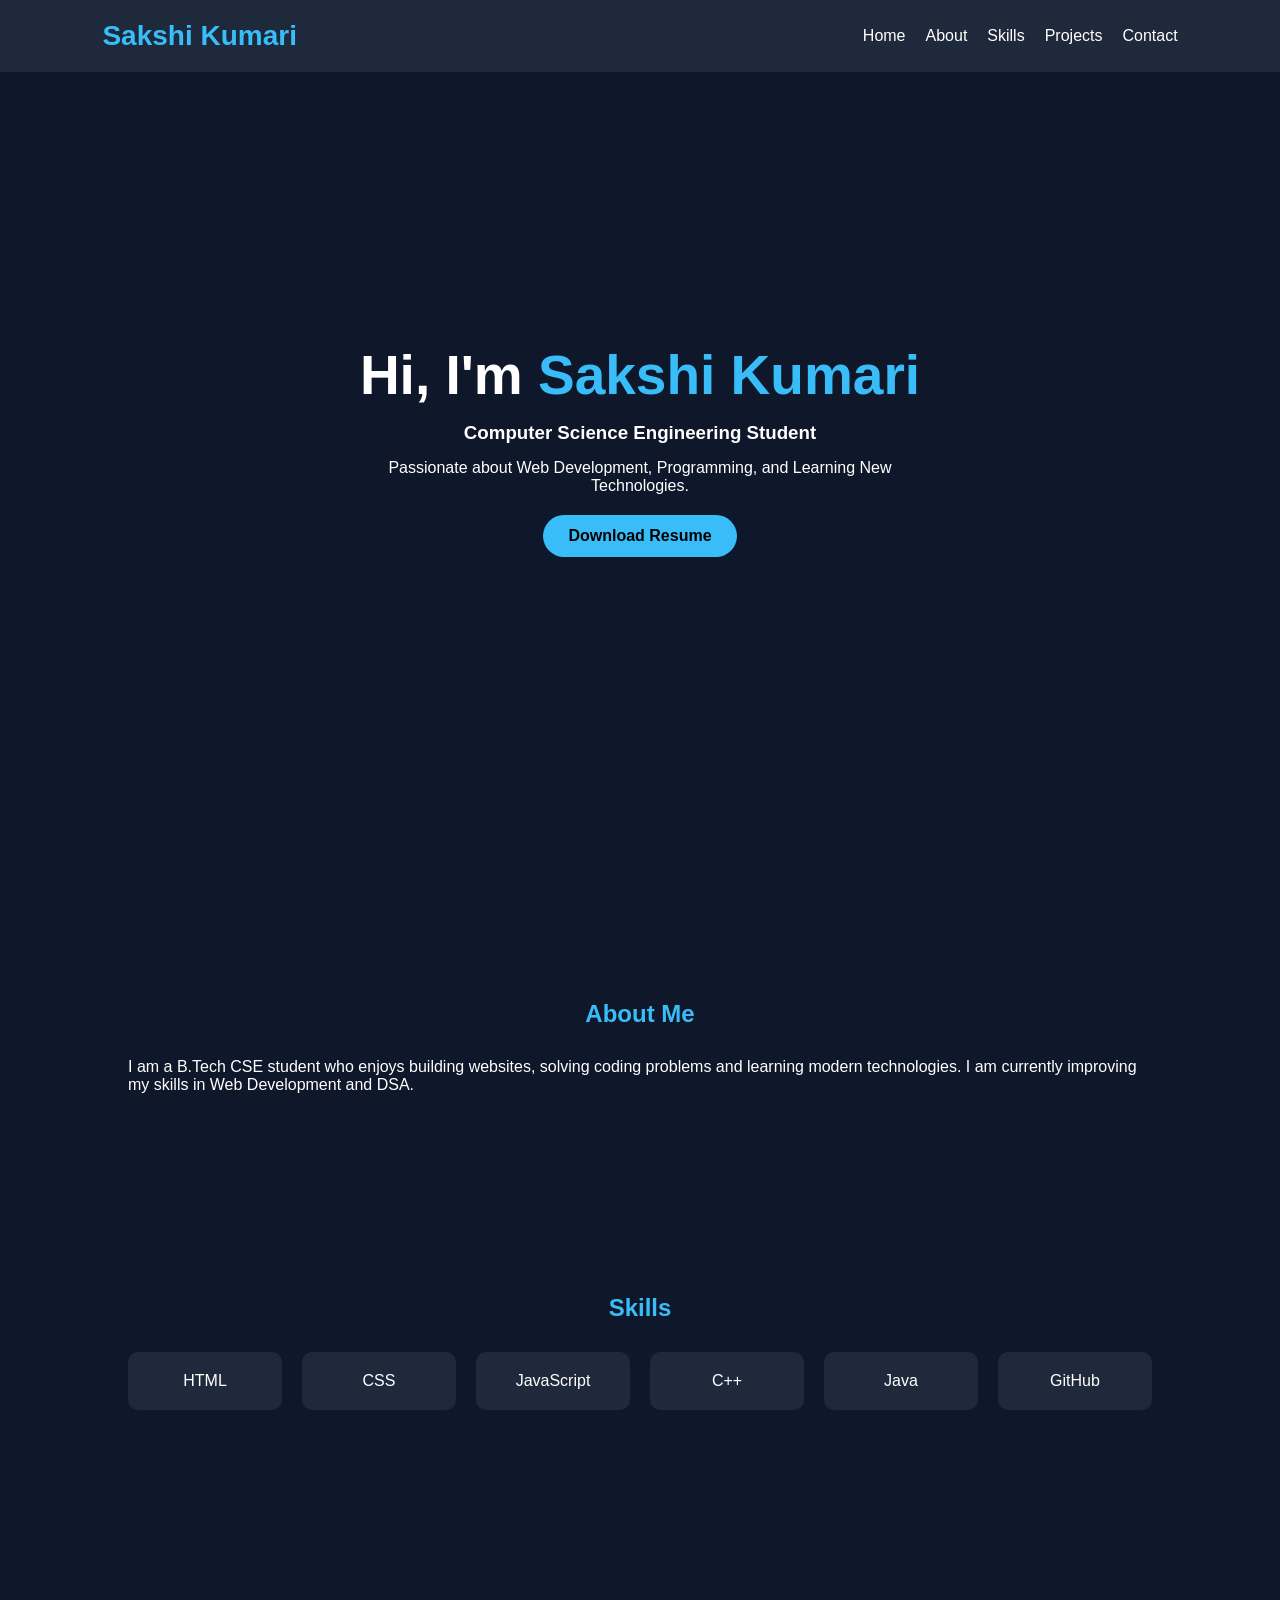
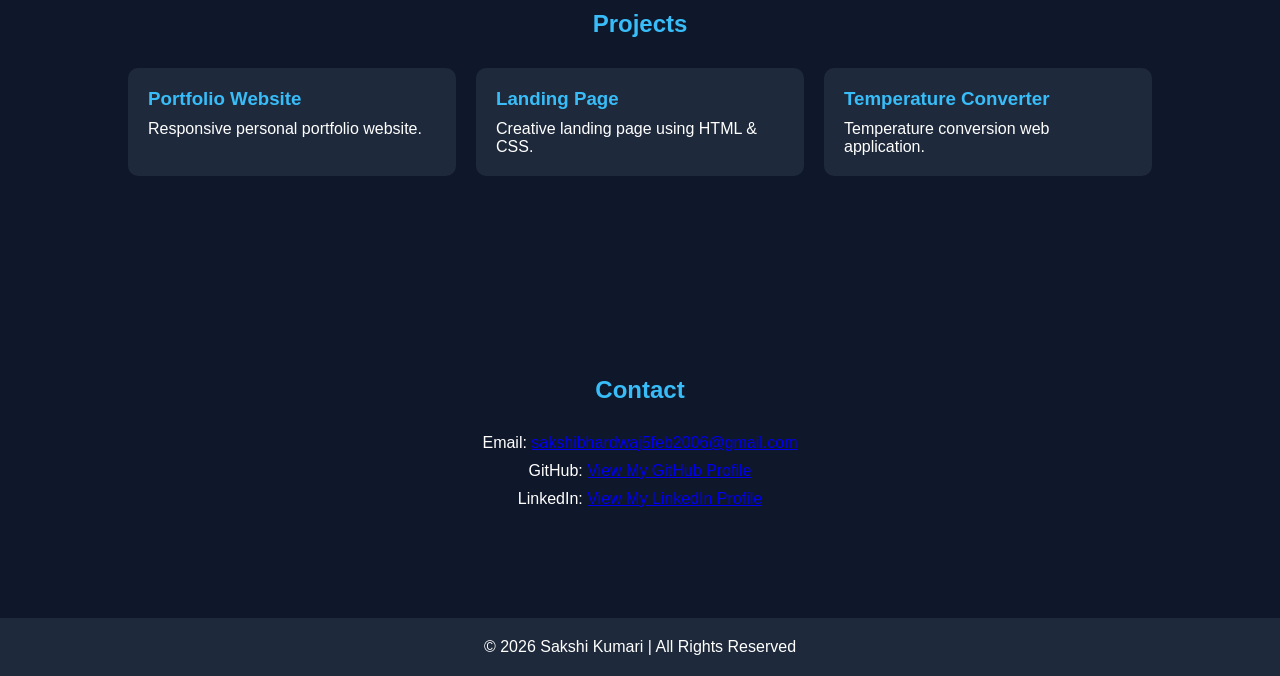
==== index.html @ 4016b233 "Add files via upload" ====
<!DOCTYPE html>
<html lang="en">
<head>
    <meta charset="UTF-8">
    <meta name="viewport" content="width=device-width, initial-scale=1.0">
    <title>Sakshi Kumari Portfolio</title>
    <link rel="stylesheet" href="style.css">
</head>
<body>

    <!-- Navbar -->
    <nav>
        <div class="logo">Sakshi Kumari</div>
        <ul>
            <li><a href="#home">Home</a></li>
            <li><a href="#about">About</a></li>
            <li><a href="#skills">Skills</a></li>
            <li><a href="#projects">Projects</a></li>
            <li><a href="#contact">Contact</a></li>
        </ul>
    </nav>

    <!-- Hero -->
    <section id="home" class="hero">
        <div class="hero-text">
            <h1>Hi, I'm <span>Sakshi Kumari</span></h1>
            <h3>Computer Science Engineering Student</h3>
            <p>
                Passionate about Web Development, Programming,
                and Learning New Technologies.
            </p>

            <a href="resume.pdf" class="btn">Download Resume</a>
        </div>
    </section>

    <!-- About -->
    <section id="about">
        <h2>About Me</h2>

        <p>
            I am a B.Tech CSE student who enjoys building websites,
            solving coding problems and learning modern technologies.
            I am currently improving my skills in Web Development and DSA.
        </p>
    </section>

    <!-- Skills -->
    <section id="skills">
        <h2>Skills</h2>

        <div class="skills-container">

            <div class="card">HTML</div>
            <div class="card">CSS</div>
            <div class="card">JavaScript</div>
            <div class="card">C++</div>
            <div class="card">Java</div>
            <div class="card">GitHub</div>

        </div>
    </section>

    <!-- Projects -->
    <section id="projects">
        <h2>Projects</h2>

        <div class="projects-container">

            <div class="project-card">
                <h3>Portfolio Website</h3>
                <p>Responsive personal portfolio website.</p>
            </div>

            <div class="project-card">
                <h3>Landing Page</h3>
                <p>Creative landing page using HTML & CSS.</p>
            </div>

            <div class="project-card">
                <h3>Temperature Converter</h3>
                <p>Temperature conversion web application.</p>
            </div>

        </div>
    </section>

    <!-- Contact -->
    <section id="contact">
        <h2>Contact</h2>

        <p>
         Email:
        <a href="mailto:sakshibhardwaj5feb2006@gmail.com"> sakshibhardwaj5feb2006@gmail.com</a>
        </p>
        <p>
         GitHub:
        <a href="https://github.com/sakshibhardwaj5feb2006-droid" target="_blank"> View My GitHub Profile</a>
        </p>
        <p>
         LinkedIn:
        <a href="https://www.linkedin.com/in/your-linkedin-id/" target="_blank"> View My LinkedIn Profile</a>
        </p>
    </section>

    <!-- Footer -->
    <footer>
        <p>© 2026 Sakshi Kumari | All Rights Reserved</p>
    </footer>
<script src="script.js"></script>
</body>
</html>
---- style.css ----
*{
    margin:0;
    padding:0;
    box-sizing:border-box;
    font-family:Arial, sans-serif;
    scroll-behavior:smooth;
}

body{
    background:#0f172a;
    color:white;
}

/* Navbar */

nav{
    position:fixed;
    width:100%;
    top:0;
    display:flex;
    justify-content:space-between;
    align-items:center;
    padding:20px 8%;
    background:#1e293b;
}

.logo{
    color:#38bdf8;
    font-size:28px;
    font-weight:bold;
}

nav ul{
    display:flex;
    list-style:none;
}

nav ul li{
    margin-left:20px;
}

nav ul li a{
    text-decoration:none;
    color:white;
}

nav ul li a:hover{
    color:#38bdf8;
}

/* Hero */

.hero{
    height:100vh;
    display:flex;
    justify-content:center;
    align-items:center;
    text-align:center;
    padding:0 20px;
}

.hero h1{
    font-size:55px;
}

.hero span{
    color:#38bdf8;
}

.hero h3{
    margin:15px 0;
}

.hero p{
    max-width:600px;
    margin:auto;
}

.btn{
    display:inline-block;
    margin-top:20px;
    padding:12px 25px;
    background:#38bdf8;
    color:black;
    text-decoration:none;
    border-radius:30px;
    font-weight:bold;
}

/* Sections */

section{
    padding:100px 10%;
}

h2{
    text-align:center;
    color:#38bdf8;
    margin-bottom:30px;
}

/* Skills */

.skills-container{
    display:grid;
    grid-template-columns:repeat(auto-fit,minmax(150px,1fr));
    gap:20px;
}

.card{
    background:#1e293b;
    padding:20px;
    border-radius:10px;
    text-align:center;
    transition:0.3s;
}

.card:hover{
    transform:translateY(-5px);
}

/* Projects */

.projects-container{
    display:grid;
    grid-template-columns:repeat(auto-fit,minmax(250px,1fr));
    gap:20px;
}

.project-card{
    background:#1e293b;
    padding:20px;
    border-radius:10px;
}

.project-card h3{
    color:#38bdf8;
    margin-bottom:10px;
}

/* Contact */

#contact{
    text-align:center;
}

#contact p{
    margin:10px 0;
}

/* Footer */

footer{
    text-align:center;
    padding:20px;
    background:#1e293b;
}

/* Mobile */

@media(max-width:768px){

    nav{
        flex-direction:column;
    }

    nav ul{
        margin-top:10px;
    }

    .hero h1{
        font-size:35px;
    }

}
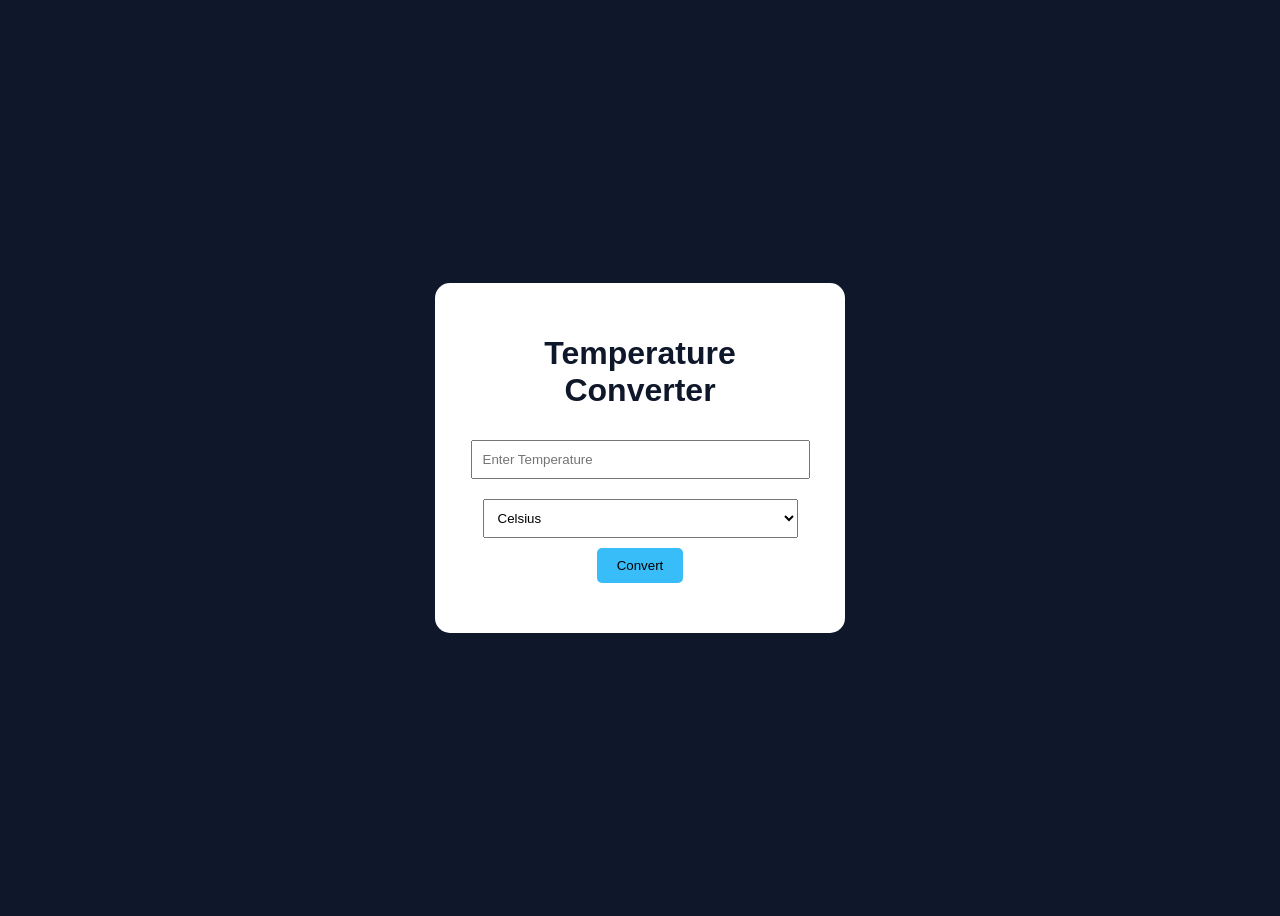
==== commit f250c7e5: "Add files via upload" ====
--- a/index.html
+++ b/index.html
@@ -1,112 +1,27 @@
 <!DOCTYPE html>
-<html lang="en">
+<html>
 <head>
-    <meta charset="UTF-8">
-    <meta name="viewport" content="width=device-width, initial-scale=1.0">
-    <title>Sakshi Kumari Portfolio</title>
+    <title>Temperature Converter</title>
     <link rel="stylesheet" href="style.css">
 </head>
 <body>
 
-    <!-- Navbar -->
-    <nav>
-        <div class="logo">Sakshi Kumari</div>
-        <ul>
-            <li><a href="#home">Home</a></li>
-            <li><a href="#about">About</a></li>
-            <li><a href="#skills">Skills</a></li>
-            <li><a href="#projects">Projects</a></li>
-            <li><a href="#contact">Contact</a></li>
-        </ul>
-    </nav>
+<div class="container">
+    <h1>Temperature Converter</h1>
 
-    <!-- Hero -->
-    <section id="home" class="hero">
-        <div class="hero-text">
-            <h1>Hi, I'm <span>Sakshi Kumari</span></h1>
-            <h3>Computer Science Engineering Student</h3>
-            <p>
-                Passionate about Web Development, Programming,
-                and Learning New Technologies.
-            </p>
+    <input type="number" id="temp" placeholder="Enter Temperature">
 
-            <a href="resume.pdf" class="btn">Download Resume</a>
-        </div>
-    </section>
+    <select id="unit">
+        <option value="celsius">Celsius</option>
+        <option value="fahrenheit">Fahrenheit</option>
+        <option value="kelvin">Kelvin</option>
+    </select>
 
-    <!-- About -->
-    <section id="about">
-        <h2>About Me</h2>
+    <button onclick="convertTemp()">Convert</button>
 
-        <p>
-            I am a B.Tech CSE student who enjoys building websites,
-            solving coding problems and learning modern technologies.
-            I am currently improving my skills in Web Development and DSA.
-        </p>
-    </section>
+    <h2 id="result"></h2>
+</div>
 
-    <!-- Skills -->
-    <section id="skills">
-        <h2>Skills</h2>
-
-        <div class="skills-container">
-
-            <div class="card">HTML</div>
-            <div class="card">CSS</div>
-            <div class="card">JavaScript</div>
-            <div class="card">C++</div>
-            <div class="card">Java</div>
-            <div class="card">GitHub</div>
-
-        </div>
-    </section>
-
-    <!-- Projects -->
-    <section id="projects">
-        <h2>Projects</h2>
-
-        <div class="projects-container">
-
-            <div class="project-card">
-                <h3>Portfolio Website</h3>
-                <p>Responsive personal portfolio website.</p>
-            </div>
-
-            <div class="project-card">
-                <h3>Landing Page</h3>
-                <p>Creative landing page using HTML & CSS.</p>
-            </div>
-
-            <div class="project-card">
-                <h3>Temperature Converter</h3>
-                <p>Temperature conversion web application.</p>
-            </div>
-
-        </div>
-    </section>
-
-    <!-- Contact -->
-    <section id="contact">
-        <h2>Contact</h2>
-
-        <p>
-         Email:
-        <a href="mailto:sakshibhardwaj5feb2006@gmail.com"> sakshibhardwaj5feb2006@gmail.com</a>
-        </p>
-        <p>
-         GitHub:
-        <a href="https://github.com/sakshibhardwaj5feb2006-droid" target="_blank"> View My GitHub Profile</a>
-        </p>
-        <p>
-         LinkedIn:
-        <a href="https://www.linkedin.com/in/your-linkedin-id/" target="_blank"> View My LinkedIn Profile</a>
-        </p>
-    </section>
-
-    <!-- Footer -->
-    <footer>
-        <p>© 2026 Sakshi Kumari | All Rights Reserved</p>
-    </footer>
 <script src="script.js"></script>
 </body>
 </html>
--- a/style.css
+++ b/style.css
@@ -1,175 +1,38 @@
-*{
-    margin:0;
-    padding:0;
-    box-sizing:border-box;
-    font-family:Arial, sans-serif;
-    scroll-behavior:smooth;
-}
-
 body{
+    font-family: Arial, sans-serif;
     background:#0f172a;
-    color:white;
-}
-
-/* Navbar */
-
-nav{
-    position:fixed;
-    width:100%;
-    top:0;
-    display:flex;
-    justify-content:space-between;
-    align-items:center;
-    padding:20px 8%;
-    background:#1e293b;
-}
-
-.logo{
-    color:#38bdf8;
-    font-size:28px;
-    font-weight:bold;
-}
-
-nav ul{
-    display:flex;
-    list-style:none;
-}
-
-nav ul li{
-    margin-left:20px;
-}
-
-nav ul li a{
-    text-decoration:none;
-    color:white;
-}
-
-nav ul li a:hover{
-    color:#38bdf8;
-}
-
-/* Hero */
-
-.hero{
-    height:100vh;
     display:flex;
     justify-content:center;
     align-items:center;
-    text-align:center;
-    padding:0 20px;
+    height:100vh;
 }
 
-.hero h1{
-    font-size:55px;
+.container{
+    background:white;
+    padding:30px;
+    border-radius:15px;
+    text-align:center;
+    width:350px;
 }
 
-.hero span{
-    color:#38bdf8;
+h1{
+    color:#0f172a;
 }
 
-.hero h3{
-    margin:15px 0;
-}
-
-.hero p{
-    max-width:600px;
-    margin:auto;
-}
-
-.btn{
-    display:inline-block;
-    margin-top:20px;
-    padding:12px 25px;
-    background:#38bdf8;
-    color:black;
-    text-decoration:none;
-    border-radius:30px;
-    font-weight:bold;
-}
-
-/* Sections */
-
-section{
-    padding:100px 10%;
-}
-
-h2{
-    text-align:center;
-    color:#38bdf8;
-    margin-bottom:30px;
-}
-
-/* Skills */
-
-.skills-container{
-    display:grid;
-    grid-template-columns:repeat(auto-fit,minmax(150px,1fr));
-    gap:20px;
-}
-
-.card{
-    background:#1e293b;
-    padding:20px;
-    border-radius:10px;
-    text-align:center;
-    transition:0.3s;
-}
-
-.card:hover{
-    transform:translateY(-5px);
-}
-
-/* Projects */
-
-.projects-container{
-    display:grid;
-    grid-template-columns:repeat(auto-fit,minmax(250px,1fr));
-    gap:20px;
-}
-
-.project-card{
-    background:#1e293b;
-    padding:20px;
-    border-radius:10px;
-}
-
-.project-card h3{
-    color:#38bdf8;
-    margin-bottom:10px;
-}
-
-/* Contact */
-
-#contact{
-    text-align:center;
-}
-
-#contact p{
+input,select{
+    width:90%;
+    padding:10px;
     margin:10px 0;
 }
 
-/* Footer */
-
-footer{
-    text-align:center;
-    padding:20px;
-    background:#1e293b;
+button{
+    padding:10px 20px;
+    background:#38bdf8;
+    border:none;
+    cursor:pointer;
+    border-radius:5px;
 }
 
-/* Mobile */
-
-@media(max-width:768px){
-
-    nav{
-        flex-direction:column;
-    }
-
-    nav ul{
-        margin-top:10px;
-    }
-
-    .hero h1{
-        font-size:35px;
-    }
-
+#result{
+    margin-top:20px;
 }
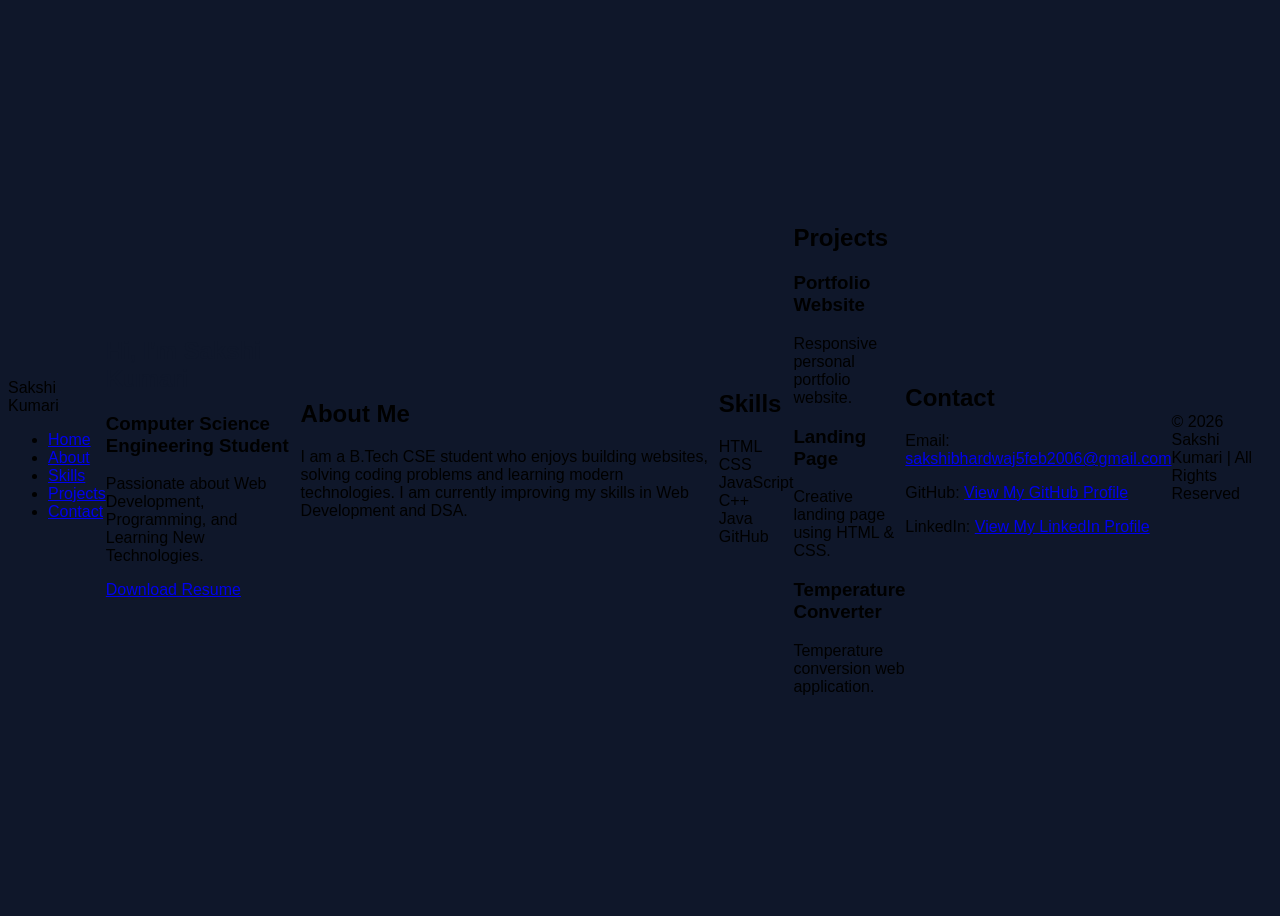
==== commit bcb44d17: "Replace temperature converter with portfolio layout" ====
--- a/index.html
+++ b/index.html
@@ -1,27 +1,112 @@
 <!DOCTYPE html>
-<html>
+<html lang="en">
 <head>
-    <title>Temperature Converter</title>
+    <meta charset="UTF-8">
+    <meta name="viewport" content="width=device-width, initial-scale=1.0">
+    <title>Sakshi Kumari Portfolio</title>
     <link rel="stylesheet" href="style.css">
 </head>
 <body>
 
-<div class="container">
-    <h1>Temperature Converter</h1>
+    <!-- Navbar -->
+    <nav>
+        <div class="logo">Sakshi Kumari</div>
+        <ul>
+            <li><a href="#home">Home</a></li>
+            <li><a href="#about">About</a></li>
+            <li><a href="#skills">Skills</a></li>
+            <li><a href="#projects">Projects</a></li>
+            <li><a href="#contact">Contact</a></li>
+        </ul>
+    </nav>
 
-    <input type="number" id="temp" placeholder="Enter Temperature">
+    <!-- Hero -->
+    <section id="home" class="hero">
+        <div class="hero-text">
+            <h1>Hi, I'm <span>Sakshi Kumari</span></h1>
+            <h3>Computer Science Engineering Student</h3>
+            <p>
+                Passionate about Web Development, Programming,
+                and Learning New Technologies.
+            </p>
 
-    <select id="unit">
-        <option value="celsius">Celsius</option>
-        <option value="fahrenheit">Fahrenheit</option>
-        <option value="kelvin">Kelvin</option>
-    </select>
+            <a href="resume.pdf" class="btn">Download Resume</a>
+        </div>
+    </section>
 
-    <button onclick="convertTemp()">Convert</button>
+    <!-- About -->
+    <section id="about">
+        <h2>About Me</h2>
 
-    <h2 id="result"></h2>
-</div>
+        <p>
+            I am a B.Tech CSE student who enjoys building websites,
+            solving coding problems and learning modern technologies.
+            I am currently improving my skills in Web Development and DSA.
+        </p>
+    </section>
 
+    <!-- Skills -->
+    <section id="skills">
+        <h2>Skills</h2>
+
+        <div class="skills-container">
+
+            <div class="card">HTML</div>
+            <div class="card">CSS</div>
+            <div class="card">JavaScript</div>
+            <div class="card">C++</div>
+            <div class="card">Java</div>
+            <div class="card">GitHub</div>
+
+        </div>
+    </section>
+
+    <!-- Projects -->
+    <section id="projects">
+        <h2>Projects</h2>
+
+        <div class="projects-container">
+
+            <div class="project-card">
+                <h3>Portfolio Website</h3>
+                <p>Responsive personal portfolio website.</p>
+            </div>
+
+            <div class="project-card">
+                <h3>Landing Page</h3>
+                <p>Creative landing page using HTML & CSS.</p>
+            </div>
+
+            <div class="project-card">
+                <h3>Temperature Converter</h3>
+                <p>Temperature conversion web application.</p>
+            </div>
+
+        </div>
+    </section>
+
+    <!-- Contact -->
+    <section id="contact">
+        <h2>Contact</h2>
+
+        <p>
+         Email:
+        <a href="mailto:sakshibhardwaj5feb2006@gmail.com"> sakshibhardwaj5feb2006@gmail.com</a>
+        </p>
+        <p>
+         GitHub:
+        <a href="https://github.com/sakshibhardwaj5feb2006-droid" target="_blank"> View My GitHub Profile</a>
+        </p>
+        <p>
+         LinkedIn:
+        <a href="https://www.linkedin.com/in/sakshi-kumari-347526269" target="_blank"> View My LinkedIn Profile</a>
+        </p>
+    </section>
+
+    <!-- Footer -->
+    <footer>
+        <p>© 2026 Sakshi Kumari | All Rights Reserved</p>
+    </footer>
 <script src="script.js"></script>
 </body>
-</html>+</html>
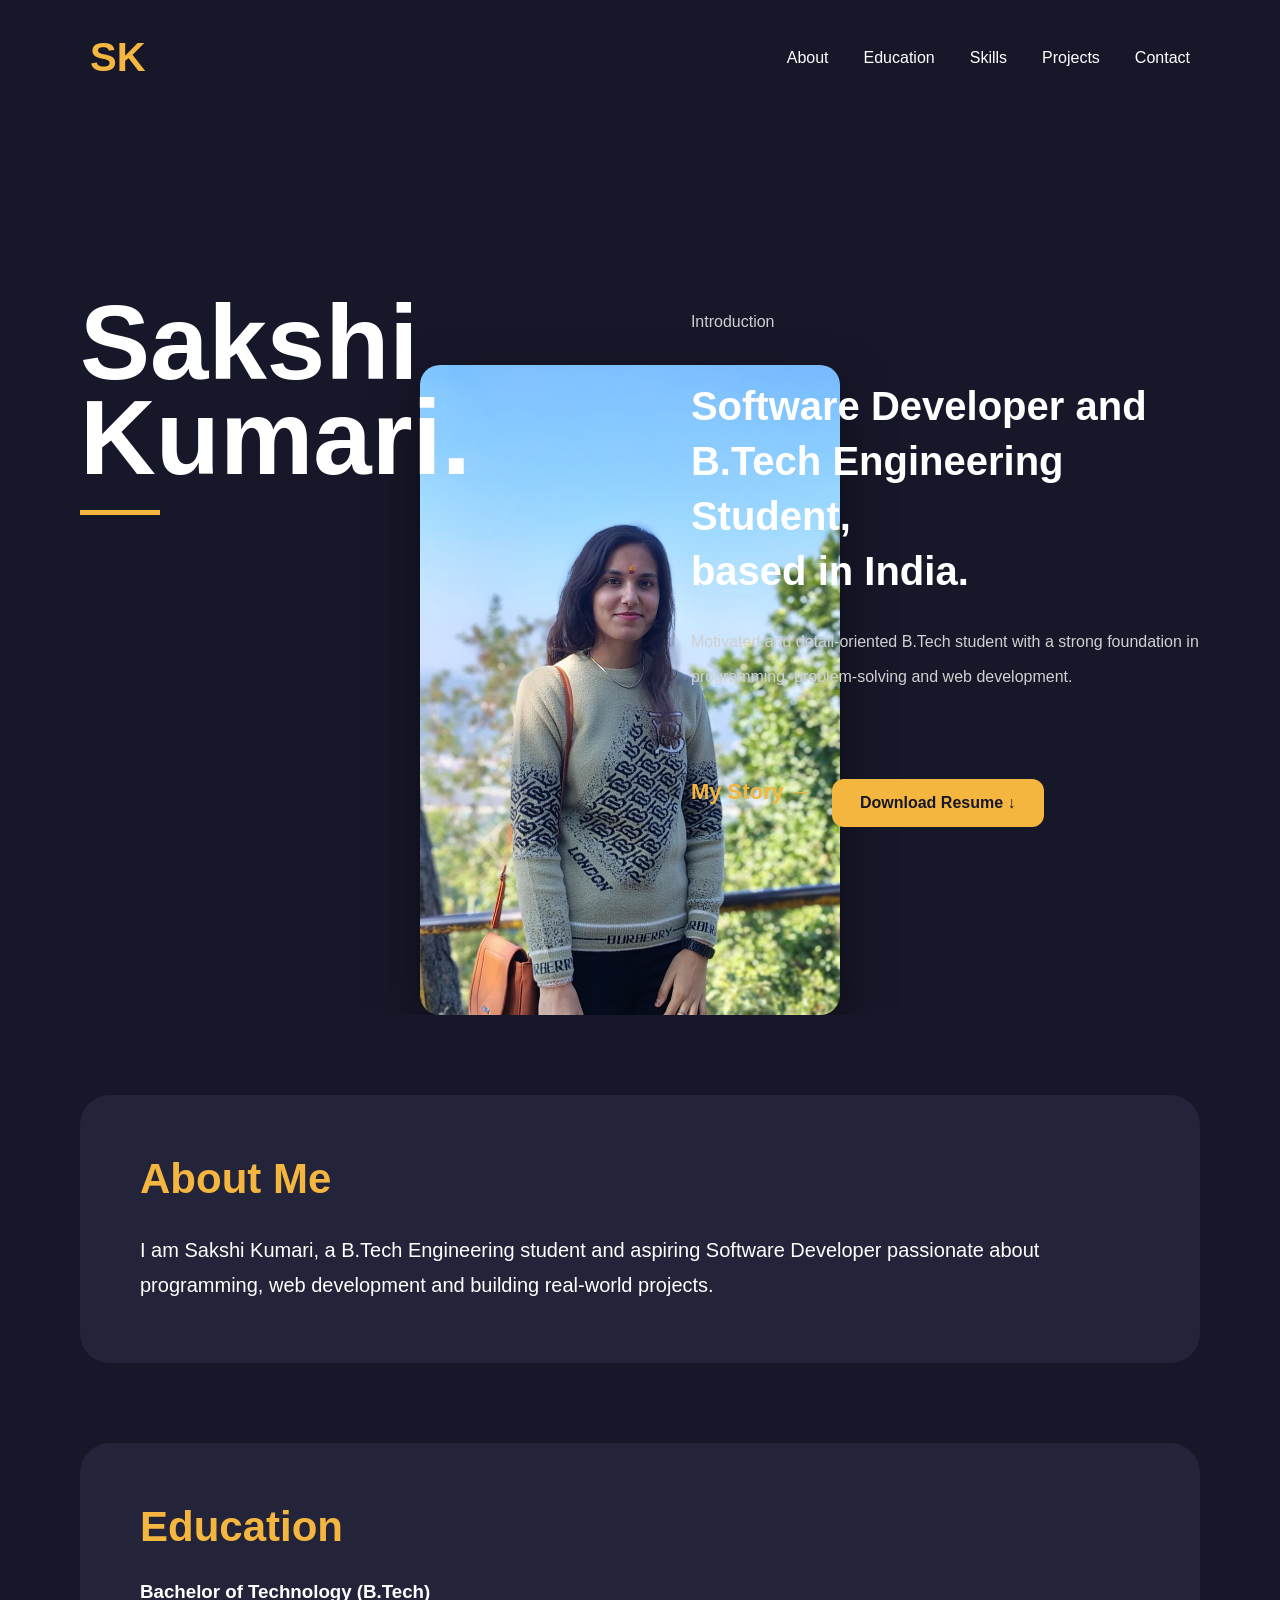
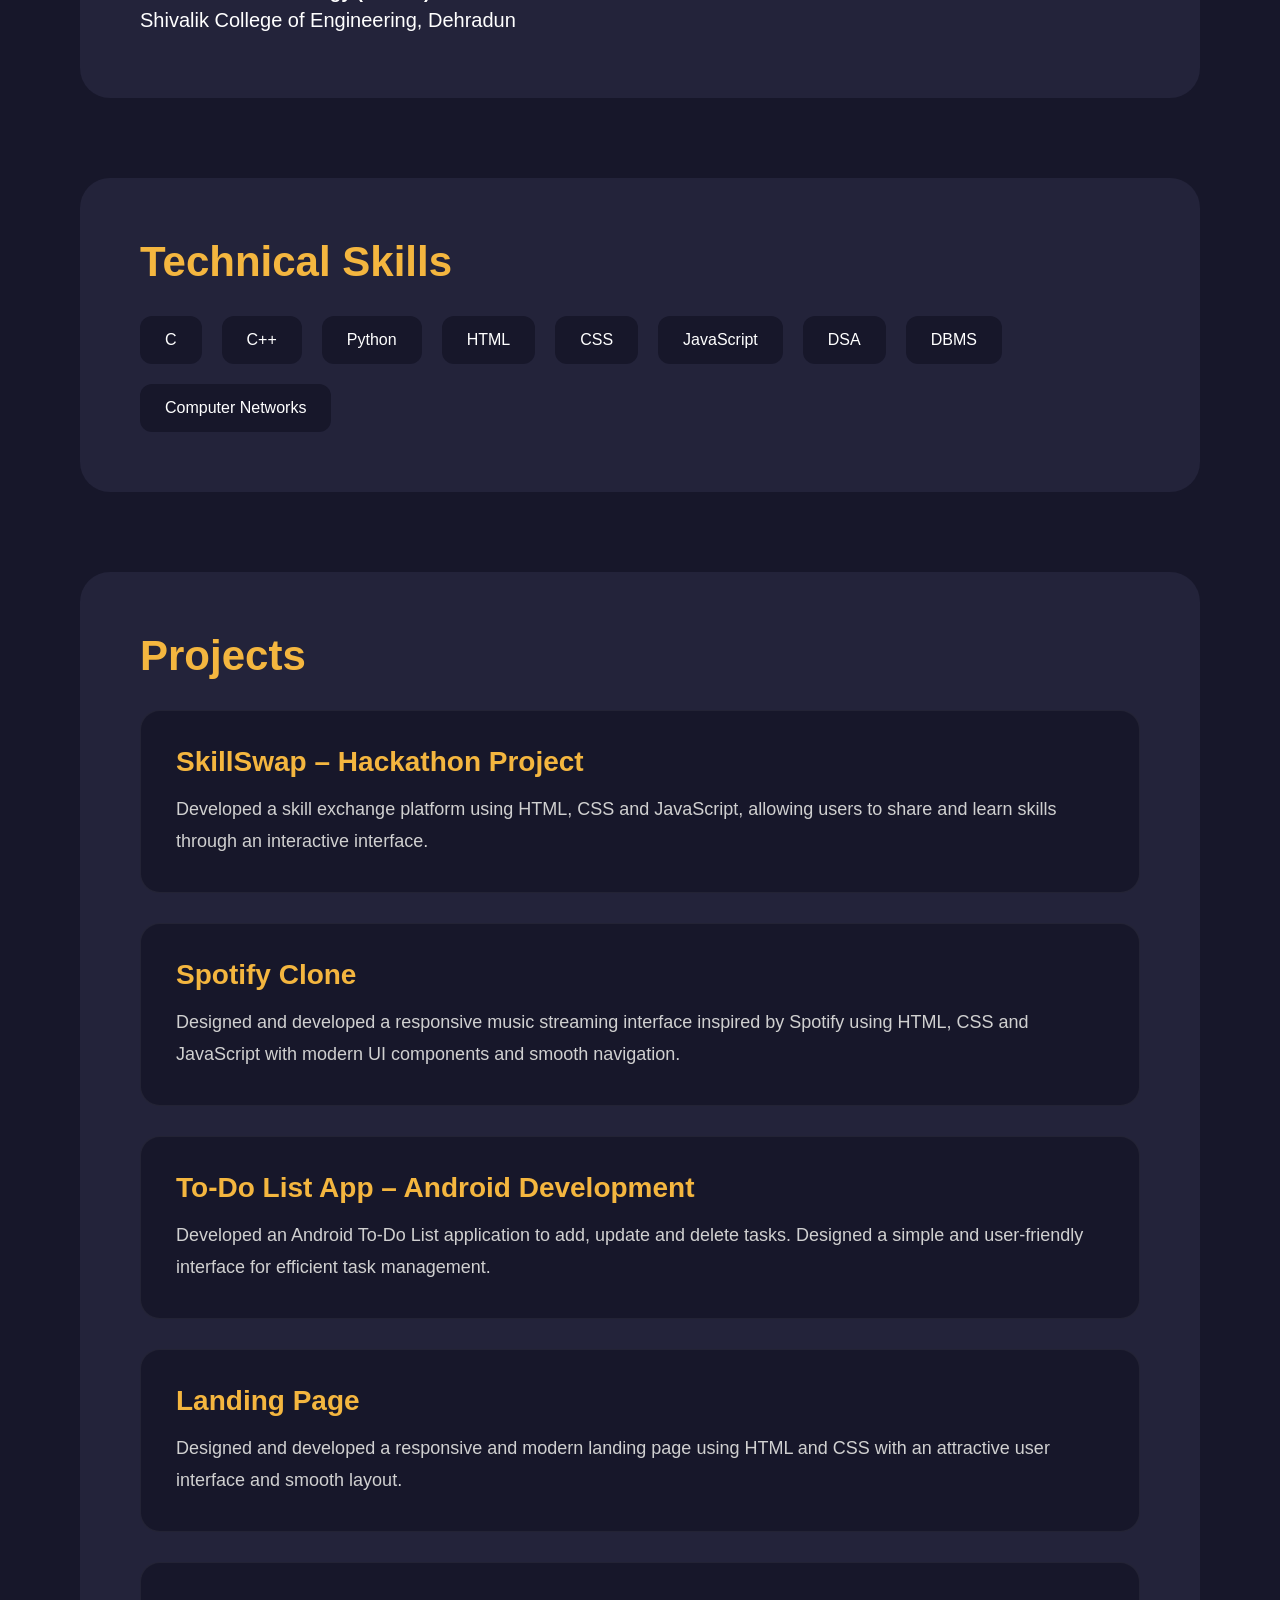
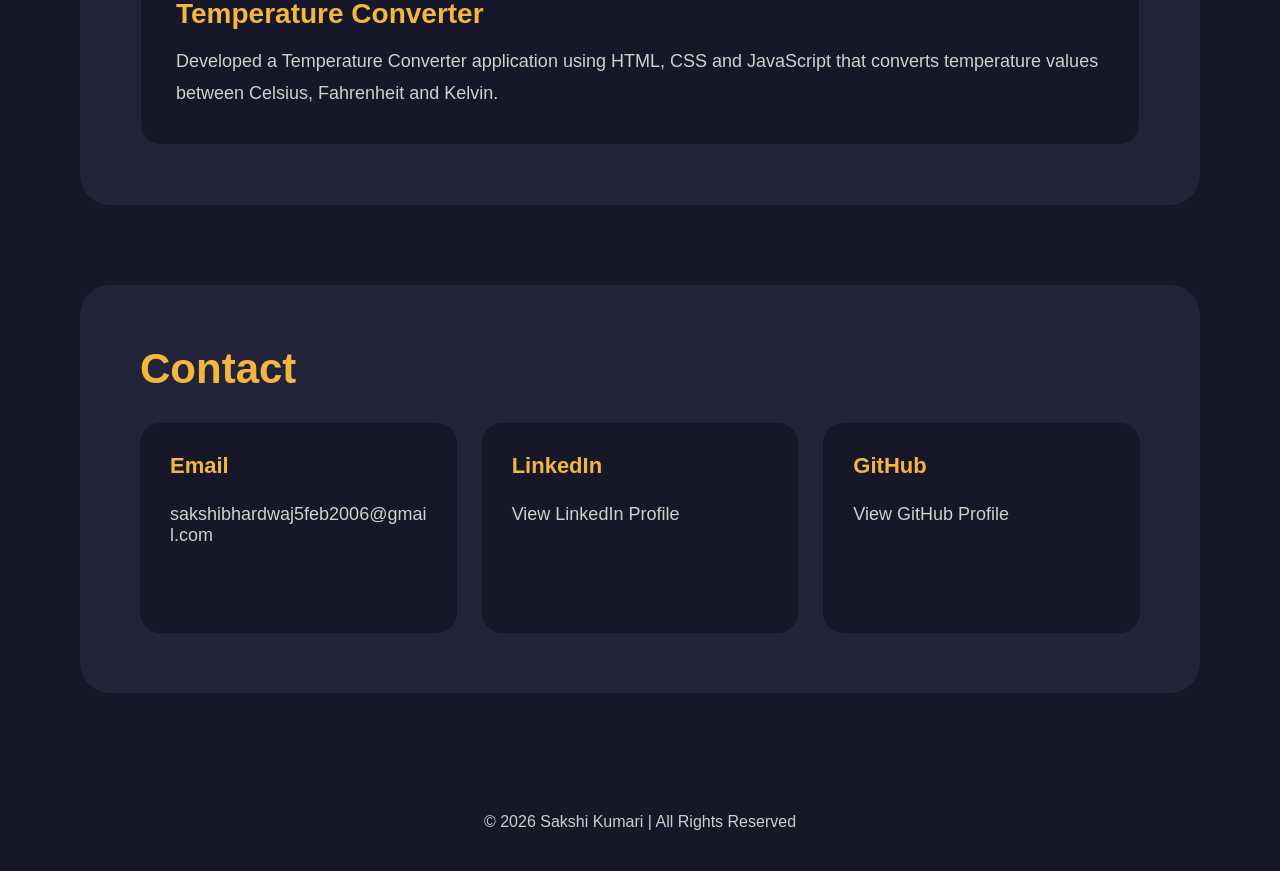
==== commit d4e53439: "Add files via upload" ====
--- a/index.html
+++ b/index.html
@@ -3,110 +3,223 @@
 <head>
     <meta charset="UTF-8">
     <meta name="viewport" content="width=device-width, initial-scale=1.0">
-    <title>Sakshi Kumari Portfolio</title>
+    <title>Sakshi Kumari | Portfolio</title>
+
     <link rel="stylesheet" href="style.css">
 </head>
 <body>
 
     <!-- Navbar -->
+
     <nav>
-        <div class="logo">Sakshi Kumari</div>
+
+        <div class="logo">SK</div>
+
         <ul>
-            <li><a href="#home">Home</a></li>
             <li><a href="#about">About</a></li>
+            <li><a href="#education">Education</a></li>
             <li><a href="#skills">Skills</a></li>
             <li><a href="#projects">Projects</a></li>
             <li><a href="#contact">Contact</a></li>
         </ul>
+
     </nav>
 
+
     <!-- Hero -->
-    <section id="home" class="hero">
-        <div class="hero-text">
-            <h1>Hi, I'm <span>Sakshi Kumari</span></h1>
-            <h3>Computer Science Engineering Student</h3>
-            <p>
-                Passionate about Web Development, Programming,
-                and Learning New Technologies.
-            </p>
-
-            <a href="resume.pdf" class="btn">Download Resume</a>
-        </div>
+
+    <section class="hero">
+
+    <div class="hero-left">
+
+        <div class="name-box">
+            <h1>Sakshi<br>Kumari.</h1>
+            <div class="line"></div>
+        </div>
+
+        <div class="photo-box">
+            <img id="profilePic" src="babe1.jpeg">
+        </div>
+
+    </div>
+
+    <div class="hero-right">
+
+        <p class="intro-title">Introduction</p>
+
+        <h2>
+            Software Developer and<br>
+            B.Tech Engineering Student,<br>
+            based in India.
+        </h2>
+
+        <p>
+            Motivated and detail-oriented B.Tech student with a
+            strong foundation in programming, problem-solving
+            and web development.
+        </p>
+
+        <div class="buttons">
+    <a href="#about" class="btn">
+        My Story →
+    </a>
+
+    <a href="resume.pdf"
+       download="Sakshi_Kumari_Resume"
+       class="resume-btn">
+        Download Resume ↓
+    </a>
+</div>
+
+    </div>
+
+</section>
+
+
+    <!-- About -->
+
+    <section id="about" class="section-card">
+
+        <h2>About Me</h2>
+
+        <p>
+            I am Sakshi Kumari, a B.Tech Engineering student and
+            aspiring Software Developer passionate about
+            programming, web development and building
+            real-world projects.
+        </p>
+
     </section>
 
-    <!-- About -->
-    <section id="about">
-        <h2>About Me</h2>
-
-        <p>
-            I am a B.Tech CSE student who enjoys building websites,
-            solving coding problems and learning modern technologies.
-            I am currently improving my skills in Web Development and DSA.
-        </p>
+
+    <!-- Education -->
+
+    <section id="education" class="section-card">
+
+        <h2>Education</h2>
+
+        <h3>Bachelor of Technology (B.Tech)</h3>
+
+        <p>
+            Shivalik College of Engineering, Dehradun
+        </p>
+
     </section>
 
+
     <!-- Skills -->
-    <section id="skills">
-        <h2>Skills</h2>
-
-        <div class="skills-container">
-
-            <div class="card">HTML</div>
-            <div class="card">CSS</div>
-            <div class="card">JavaScript</div>
-            <div class="card">C++</div>
-            <div class="card">Java</div>
-            <div class="card">GitHub</div>
-
-        </div>
+
+    <section id="skills" class="section-card">
+
+        <h2>Technical Skills</h2>
+
+        <div class="skills">
+
+            <div>C</div>
+            <div>C++</div>
+            <div>Python</div>
+            <div>HTML</div>
+            <div>CSS</div>
+            <div>JavaScript</div>
+            <div>DSA</div>
+            <div>DBMS</div>
+            <div>Computer Networks</div>
+
+        </div>
+
     </section>
 
+
     <!-- Projects -->
-    <section id="projects">
-        <h2>Projects</h2>
-
-        <div class="projects-container">
-
-            <div class="project-card">
-                <h3>Portfolio Website</h3>
-                <p>Responsive personal portfolio website.</p>
-            </div>
-
-            <div class="project-card">
-                <h3>Landing Page</h3>
-                <p>Creative landing page using HTML & CSS.</p>
-            </div>
-
-            <div class="project-card">
-                <h3>Temperature Converter</h3>
-                <p>Temperature conversion web application.</p>
-            </div>
-
-        </div>
-    </section>
+
+    <section id="projects" class="section-card">
+
+    <h2>Projects</h2>
+
+    <div class="project">
+        <h3>SkillSwap – Hackathon Project</h3>
+        <p>
+            Developed a skill exchange platform using HTML, CSS and JavaScript,
+            allowing users to share and learn skills through an interactive interface.
+        </p>
+    </div>
+
+    <div class="project">
+        <h3>Spotify Clone</h3>
+        <p>
+            Designed and developed a responsive music streaming interface inspired by Spotify
+            using HTML, CSS and JavaScript with modern UI components and smooth navigation.
+        </p>
+    </div>
+
+    <div class="project">
+        <h3>To-Do List App – Android Development</h3>
+        <p>
+            Developed an Android To-Do List application to add, update and delete tasks.
+            Designed a simple and user-friendly interface for efficient task management.
+        </p>
+    </div>
+
+    <div class="project">
+        <h3>Landing Page</h3>
+        <p>
+            Designed and developed a responsive and modern landing page using HTML and CSS
+            with an attractive user interface and smooth layout.
+        </p>
+    </div>
+
+    <div class="project">
+        <h3>Temperature Converter</h3>
+        <p>
+            Developed a Temperature Converter application using HTML, CSS and JavaScript
+            that converts temperature values between Celsius, Fahrenheit and Kelvin.
+        </p>
+    </div>
+
+</section>
+
 
     <!-- Contact -->
-    <section id="contact">
-        <h2>Contact</h2>
-
-        <p>
-         Email:
-        <a href="mailto:sakshibhardwaj5feb2006@gmail.com"> sakshibhardwaj5feb2006@gmail.com</a>
-        </p>
-        <p>
-         GitHub:
-        <a href="https://github.com/sakshibhardwaj5feb2006-droid" target="_blank"> View My GitHub Profile</a>
-        </p>
-        <p>
-         LinkedIn:
-        <a href="https://www.linkedin.com/in/sakshi-kumari-347526269" target="_blank"> View My LinkedIn Profile</a>
-        </p>
-    </section>
-
-    <!-- Footer -->
+
+    <section id="contact" class="section-card">
+
+    <h2>Contact</h2>
+
+    <div class="contact-info">
+
+        <div class="contact-item">
+            <h3>Email</h3>
+            <a href="mailto:sakshibhardwaj5feb2006@gmail.com">
+                sakshibhardwaj5feb2006@gmail.com
+            </a>
+        </div>
+
+        <div class="contact-item">
+            <h3>LinkedIn</h3>
+            <a href="https://www.linkedin.com/in/sakshi-kumari-347526269"
+               target="_blank">
+               View LinkedIn Profile
+            </a>
+        </div>
+
+        <div class="contact-item">
+            <h3>GitHub</h3>
+            <a href="https://github.com/sakshibhardwaj5feb2006-droid"
+               target="_blank">
+               View GitHub Profile
+            </a>
+        </div>
+
+    </div>
+
+</section>
+
+
     <footer>
-        <p>© 2026 Sakshi Kumari | All Rights Reserved</p>
+        <p></p>
     </footer>
-<script src="script.js"></script>
+
+    <script src="script.js"></script>
+
 </body>
-</html>
+</html>
--- a/style.css
+++ b/style.css
@@ -1,38 +1,443 @@
+*{
+    margin:0;
+    padding:0;
+    box-sizing:border-box;
+    font-family:Arial, sans-serif;
+}
+
+html{
+    scroll-behavior:smooth;
+}
+
 body{
-    font-family: Arial, sans-serif;
-    background:#0f172a;
+    background:#17172a;
+    color:white;
+    overflow-x:hidden;
+}
+
+/* NAVBAR */
+
+nav{
     display:flex;
+    justify-content:space-between;
+    align-items:center;
+    padding:35px 90px;
+}
+
+.logo{
+    font-size:40px;
+    color:#f4b63f;
+    font-weight:bold;
+}
+
+nav ul{
+    display:flex;
+    list-style:none;
+    gap:35px;
+}
+
+nav a{
+    text-decoration:none;
+    color:white;
+    transition:0.4s;
+}
+
+nav a:hover{
+    color:#f4b63f;
+}
+
+/* HERO */
+
+.hero{
+    min-height:100vh;
+    display:grid;
+    grid-template-columns:1.2fr 1fr;
+    align-items:center;
+    padding:0 80px;
+    overflow:hidden;
+}
+
+/* LEFT SIDE */
+
+.hero-left{
+    position:relative;
+    height:100vh;
+}
+
+.name-box{
+    position:absolute;
+    left:0;
+    top:180px;
+    z-index:2;
+}
+
+.name-box h1{
+    font-size:85px;
+    line-height:80px;
+}
+
+.line{
+    width:80px;
+    height:5px;
+    background:#f4b63f;
+    margin-top:25px;
+}
+
+/* PHOTO */
+
+.photo-box{
+    position:absolute;
+    left:240px;
+    bottom:0;
+    width:380px;
+    height:620px;
+}
+
+.photo-box img{
+    width:100%;
+    height:100%;
+    object-fit:cover;
+    border-radius:20px;
+    box-shadow:0 20px 50px rgba(0,0,0,.5);
+    animation:float 5s infinite ease-in-out;
+    transition:0.6s;
+}
+
+/* RIGHT SIDE */
+
+.hero-right{
+    position:relative;
+    display:flex;
+    flex-direction:column;
     justify-content:center;
-    align-items:center;
-    height:100vh;
-}
-
-.container{
-    background:white;
+}
+
+.intro-title{
+    color:#888;
+    margin-bottom:20px;
+}
+
+.hero-right h2{
+    font-size:40px;
+    line-height:55px;
+    margin-bottom:25px;
+}
+
+.hero-right p{
+    color:#d0d0d0;
+    line-height:35px;
+    margin-bottom:40px;
+}
+
+.btn{
+    display:inline-block;
+    text-decoration:none;
+    color:#f4b63f;
+    font-size:22px;
+    font-weight:bold;
+    transition:0.4s;
+}
+
+.btn:hover{
+    transform:translateX(10px);
+}
+
+/* FLOATING CARDS */
+
+.floating-card{
+    position:absolute;
+    background:#23233a;
+    border-radius:20px;
+    box-shadow:0 15px 40px rgba(0,0,0,.4);
+}
+
+.card1{
+    width:180px;
+    height:220px;
+    top:80px;
+    right:30px;
+    animation:move1 6s infinite ease-in-out;
+}
+
+.card2{
+    width:220px;
+    height:150px;
+    top:300px;
+    right:170px;
+    animation:move2 7s infinite ease-in-out;
+}
+
+.card3{
+    width:150px;
+    height:180px;
+    top:500px;
+    right:40px;
+    animation:move3 5s infinite ease-in-out;
+}
+
+/* SECTION CARDS */
+
+.section-card{
+    background:#23233a;
+    margin:80px;
+    padding:60px;
+    border-radius:30px;
+    transition:0.4s;
+}
+
+.section-card:hover{
+    transform:translateY(-10px);
+}
+
+.section-card h2{
+    color:#f4b63f;
+    margin-bottom:30px;
+    font-size:42px;
+}
+
+.section-card p{
+    line-height:35px;
+    font-size:20px;
+}
+
+/* SKILLS */
+
+.skills{
+    display:flex;
+    flex-wrap:wrap;
+    gap:20px;
+}
+
+.skills div{
+    background:#17172a;
+    padding:15px 25px;
+    border-radius:12px;
+    transition:0.4s;
+}
+
+.skills div:hover{
+    background:#f4b63f;
+    color:#17172a;
+}
+
+/* PROJECTS */
+
+.project{
+    background:#17172a;
+    padding:35px;
+    border-radius:20px;
+    margin-top:30px;
+    transition:0.4s;
+}
+
+.project:hover{
+    transform:translateY(-10px);
+}
+
+/* FOOTER */
+
+footer{
+    text-align:center;
+    padding:40px;
+    color:#cfcfcf;
+}
+
+/* ANIMATIONS */
+
+@keyframes float{
+    0%{
+        transform:translateY(0);
+    }
+    50%{
+        transform:translateY(-20px);
+    }
+    100%{
+        transform:translateY(0);
+    }
+}
+
+@keyframes move1{
+    50%{
+        transform:translateY(-20px);
+    }
+}
+
+@keyframes move2{
+    50%{
+        transform:translateY(20px);
+    }
+}
+
+@keyframes move3{
+    50%{
+        transform:translateY(-15px);
+    }
+}
+
+/* MOBILE */
+
+@media(max-width:900px){
+
+    nav{
+        padding:30px;
+        flex-direction:column;
+        gap:20px;
+    }
+
+    .hero{
+        grid-template-columns:1fr;
+        text-align:center;
+        padding:40px;
+    }
+
+    .hero-left{
+        height:700px;
+    }
+
+    .name-box{
+        position:static;
+        margin-top:40px;
+    }
+
+    .name-box h1{
+        font-size:60px;
+    }
+
+    .photo-box{
+        position:absolute;
+        left:50%;
+        transform:translateX(-50%);
+        width:260px;
+        height:400px;
+        bottom:40px;
+    }
+
+    .hero-right{
+        padding-top:50px;
+    }
+
+    .floating-card{
+        display:none;
+    }
+
+    .section-card{
+        margin:30px;
+        padding:35px;
+    }
+}
+.contact-info{
+    display:grid;
+    grid-template-columns:repeat(auto-fit, minmax(250px,1fr));
+    gap:25px;
+}
+
+.contact-item{
+    background:#17172a;
     padding:30px;
-    border-radius:15px;
-    text-align:center;
-    width:350px;
-}
-
-h1{
-    color:#0f172a;
-}
-
-input,select{
-    width:90%;
-    padding:10px;
-    margin:10px 0;
-}
-
-button{
-    padding:10px 20px;
-    background:#38bdf8;
-    border:none;
-    cursor:pointer;
-    border-radius:5px;
-}
-
-#result{
-    margin-top:20px;
+    border-radius:20px;
+    transition:0.4s;
+}
+
+.contact-item:hover{
+    transform:translateY(-10px);
+}
+
+.contact-item h3{
+    color:#f4b63f;
+    margin-bottom:15px;
+    font-size:22px;
+}
+
+.contact-item p{
+    color:#d0d0d0;
+    font-size:18px;
+}
+.contact-item a{
+    text-decoration:none;
+    color:#d0d0d0;
+    font-size:18px;
+    display:inline-block;
+    margin-top:10px;
+    transition:0.3s;
+    word-break:break-word;
+}
+
+.contact-item a:hover{
+    color:#f4b63f;
+    transform:translateX(5px);
+}
+.contact-item{
+    background:#17172a;
+    padding:30px;
+    border-radius:20px;
+    min-height:210px;
+    transition:0.4s;
+}
+
+.contact-item:hover{
+    transform:translateY(-10px);
+}
+.buttons{
+    display:flex;
+    gap:20px;
+    margin-top:45px;
+    flex-wrap:wrap;
+}
+
+.resume-btn{
+    text-decoration:none;
+    background:#f4b63f;
+    color:#17172a;
+    padding:15px 28px;
+    border-radius:12px;
+    font-weight:bold;
+    transition:0.4s;
+}
+
+.resume-btn:hover{
+    transform:translateY(-5px);
+    box-shadow:0 10px 25px rgba(244,182,63,.4);
+}
+
+.btn{
+    text-decoration:none;
+    color:#f4b63f;
+    font-size:22px;
+    font-weight:bold;
+}
+.photo-box{
+    width:420px;
+    height:650px;
+    left:340px;
+    bottom:0;
+}
+
+.name-box h1{
+    font-size:105px;
+    line-height:95px;
+}
+.project{
+    background:#17172a;
+    padding:35px;
+    border-radius:20px;
+    margin-top:30px;
+    transition:0.4s;
+    border:1px solid rgba(255,255,255,0.05);
+}
+
+.project:hover{
+    transform:translateY(-10px);
+    box-shadow:0 15px 35px rgba(0,0,0,0.4);
+}
+
+.project h3{
+    color:#f4b63f;
+    margin-bottom:15px;
+    font-size:28px;
+}
+
+.project p{
+    color:#d0d0d0;
+    line-height:32px;
+    font-size:18px;
 }
